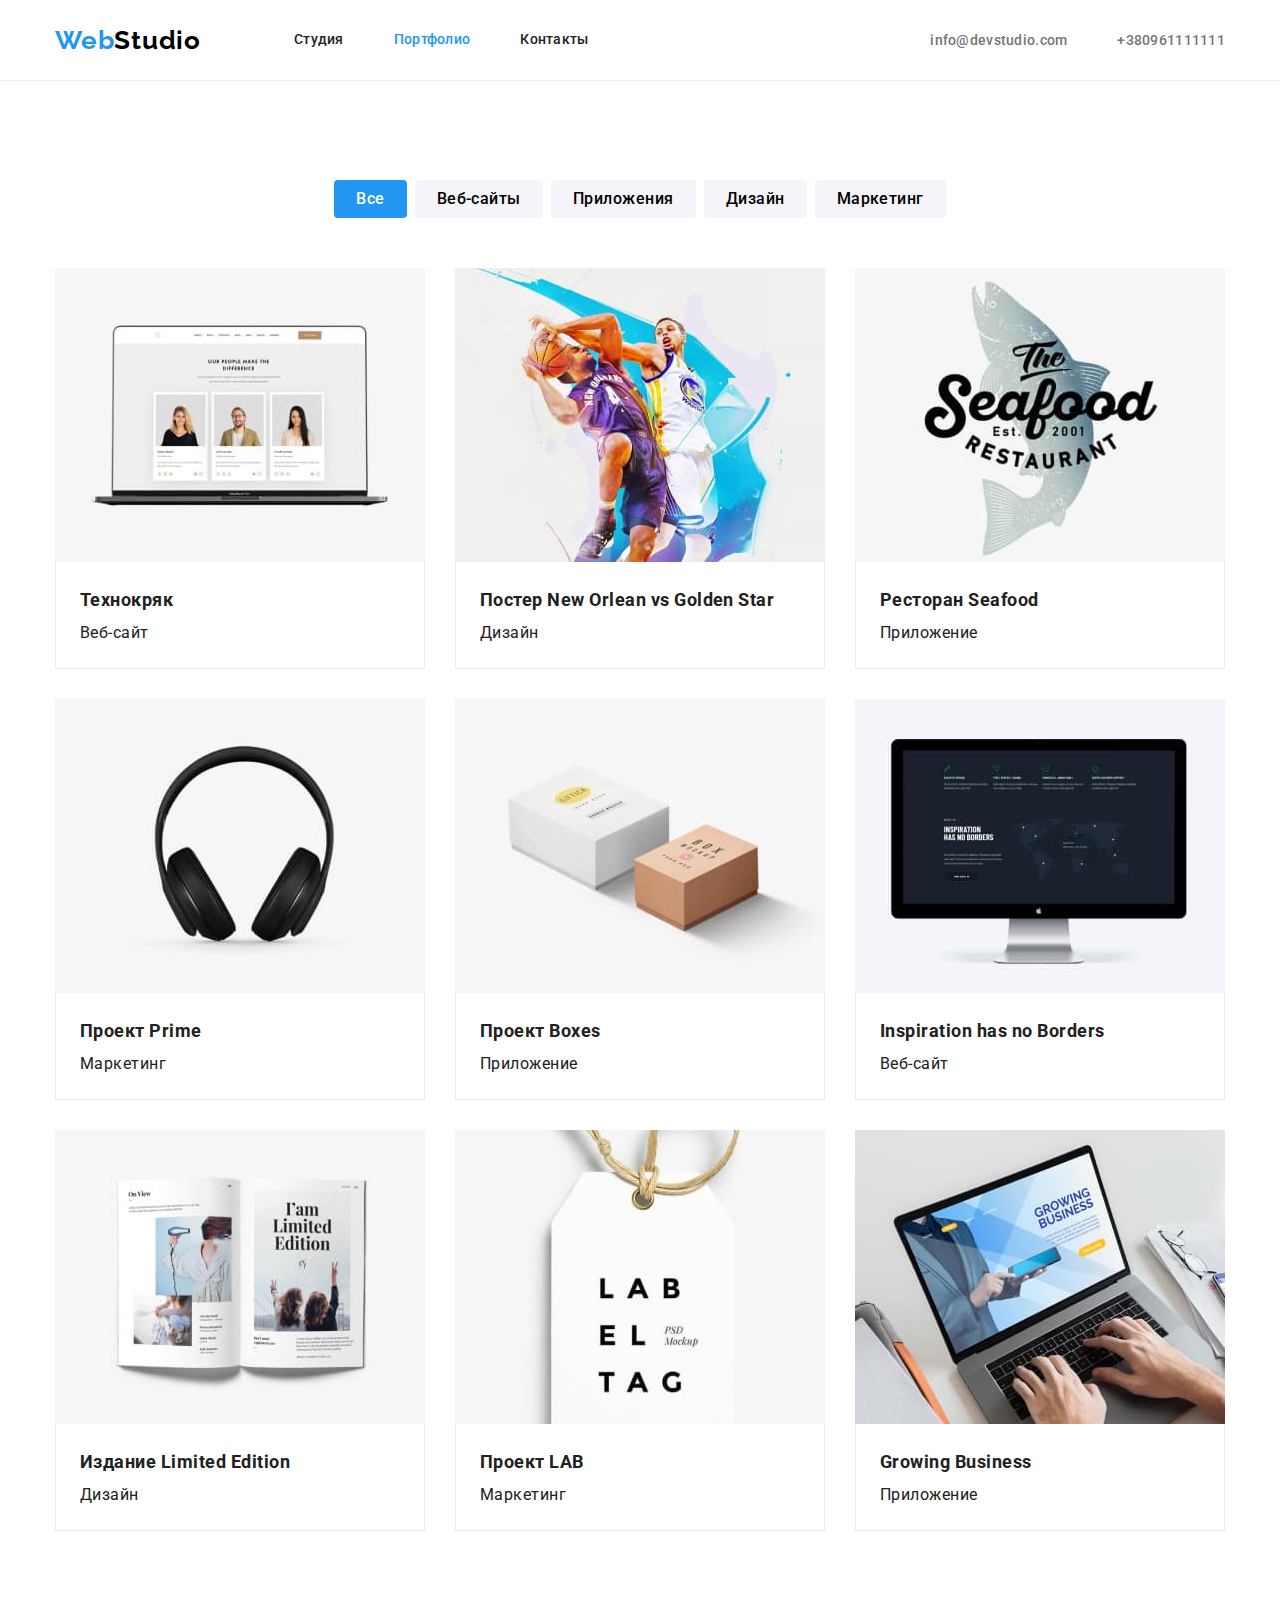
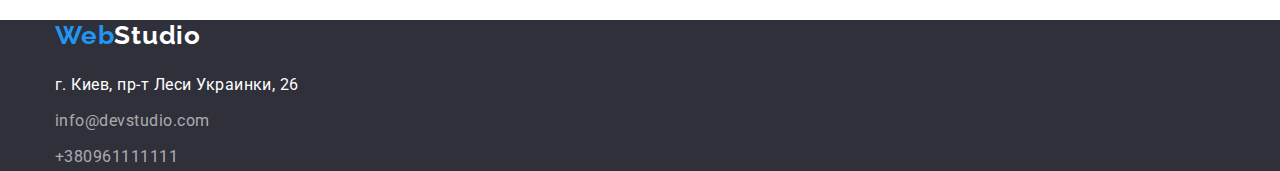
==== portfolio.html @ 72bc5ff8 "homework 1" ====
<!DOCTYPE html>
<html lang="ru">

<head>
    <meta charset="UTF-8">
    <meta http-equiv="X-UA-Compatible" content="IE=edge">
    <meta name="viewport" content="width=device-width, initial-scale=1.0">
    <link rel="preconnect" href="https://fonts.googleapis.com">
    <link rel="preconnect" href="https://fonts.gstatic.com" crossorigin>
    <link rel="preconnect" href="https://fonts.googleapis.com">
    <link rel="preconnect" href="https://fonts.gstatic.com" crossorigin>
    <title>WebStudio</title>
    <link href="https://fonts.googleapis.com/css2?family=Raleway:wght@700&family=Roboto:wght@400;500;700;900&display=swap"
        rel="stylesheet">
        <link rel="stylesheet" href="https://cdnjs.cloudflare.com/ajax/libs/modern-normalize/1.1.0/modern-normalize.min.css">
    <link rel="stylesheet" href="./css/common.css">
    <link rel="stylesheet" href="./css/style.css">
</head>

<body>
    <!--Шапка-->
    <header class="page-header">
        <div class="container main-nav">
            <nav class="navigation main-nav">
                <a class="logo link-none" href="/" lang="en">
                    <span class="logo-word">Web</span>Studio</a>
                <ul class="nav list">
                    <li class="nav-item"> <a class="name link-none" href="./index.html">Студия</a></li>
                    <li class="nav-item"> <a class="name link-none current" href="./portfolio.html">Портфолио</a></li>
                    <li class="nav-item"> <a class="name link-none" href="">Контакты</a></li>
                </ul>
            </nav>
            <ul class="contacts list">
                <li class="nav-contact"><a class="link-contact link-none" href="mailto:info@devstudio.com">info@devstudio.com</a>
                </li>
                <li class="nav-contact"><a class="link-contact link-none" href="tel:+380961111111">+380961111111</a></li>
            </ul>
        </div>
    </header>
    <main>
        <!-- Наши проекты -->
        <section>
            <div class="container examples">
            <h1 hidden>Наши проекты</h1>
            <ul class="list works">
                <li class="works-item"><button type="button" class="btn secondary">Все</button></li>
                <li class="works-item"><button type="button" class="btn primary">Веб-сайты</button></li>
                <li class="works-item"><button type="button" class="btn primary">Приложения</button></li>
                <li class="works-item"><button type="button" class="btn primary">Дизайн</button></li>
                <li class="works-item"><button type="button" class="btn primary">Маркетинг</button></li>
                </ul>
            <ul class="team list flex-container">
                    <li class="flex-item">
                        <div class="team-img">
                        <img src="./images/technocrack.jpg" alt="открытый ноутбук" width="370">
                        </div>
                        <div class="text-flex">
                        <h2 class="flex-name">Технокряк</h2>
                        <p class="flex-position">Веб-сайт</p>
                        </div>
                    </li>
                    <li class="flex-item">
                        <div class="team-img">
                        <img src="./images/poster-neworlean.jpg" alt="два баскетболиста" width="370">
                        </div>
                        <div class="text-flex">
                        <h2 class="flex-name">Постер <span lang="en">New Orlean vs Golden Star</span></h2>
                        <p class="flex-position">Дизайн</p>
                        </div>
                    </li>
                    <li class="flex-item">
                        <div class="team-img">
                        <img src="./images/seafood.jpg" alt="логотип ресторана" width="370">
                        </div>
                        <div class="text-flex">
                        <h2 class="flex-name">Ресторан <span lang="en">Seafood</span></h2>
                        <p class="flex-position">Приложение</p>
                        </div>
                    </li>
                    <li class="flex-item">
                        <div class="team-img">
                        <img src="./images/headphones.jpg" alt="наушники" width="370">
                        </div>
                        <div class="text-flex">
                        <h2 class="flex-name">Проект <span lang="en">Prime</span></h2>
                        <p class="flex-position">Маркетинг</p>
                        </div>
                    </li>
                    <li class="flex-item">
                        <div class="team-img">
                        <img src="./images/boxes.jpg" alt="два блока" width="370">
                        </div>
                        <div class="text-flex">
                        <h2 class="flex-name">Проект <span lang="en">Boxes</span></h2>
                        <p class="flex-position">Приложение</p>
                        </div>
                    </li>
                    <li class="flex-item">
                        <div class="team-img">
                        <img src="./images/monitor.jpg" alt="монитор" width="370">
                        </div>
                        <div class="text-flex">
                        <h2 class="flex-name" lang="en">Inspiration has no Borders</h2>
                        <p class="flex-position">Веб-сайт</p>
                        </div>
                    </li>
                    <li class="flex-item">
                        <div class="team-img">
                        <img src="./images/book.jpg" alt="книга" width="370">
                        </div>
                        <div class="text-flex">
                        <h2 class="flex-name">Издание <span lang="en">Limited Edition</span></h2>
                        <p class="flex-position">Дизайн</p>
                        </div>
                    </li>
                    <li class="flex-item">
                        <div class="team-img">
                        <img src="./images/label.jpg" alt="фирменная бирка" width="370">
                        </div>
                        <div class="text-flex">
                        <h2 class="flex-name">Проект <span lang="en">LAB</span></h2>
                        <p class="flex-position">Маркетинг</p>
                        </div>
                    </li>
                    <li class="flex-item">
                        <div class="team-img">
                        <img src="./images/notebook.jpg" alt="ноутбук" width="370">
                        </div>
                        <div class="text-flex">
                        <h2 class="flex-name" lang="en">Growing Business</h2>
                        <p class="flex-position">Приложение</p>
                        </div>
                    </li>
                </ul>
            </div>
        </section>

    </main>

    <!--Подвал-->
<footer class="footer">
    <div class="container">
    <a class="logo logo-footer link-none" href="/index.html" lang="en">
        <span class="logo-word">Web</span>Studio</a>
    <address class="address address-none">
        <p class="text-footer">г. Киев, пр-т Леси Украинки, 26</p>
        <ul class="address-list list">
            <li><a class="address-link link-none" href="mailto:info@devstudio.com" lang="en">info@devstudio.com</a></li>
            <li><a class="address-link link-none" href="tel:+380961111111">+380961111111</a></li>
        </ul>
    </address>
    </div>
</footer>

</body>

</html>
---- css/style.css ----
/* цвет основного текста #212121 */
/* вторичный цвет текста #757575 */
/* вторичный цвет текста rgba(255,255,255,.6) */
/* белый #ffffff */
/* акцент #2196F3 */
/* вторичный цвет фона #2F303A */
/* вторичный цвет фона #f5f4fa*/
:root {
  --primary-text-color: #212121;
  --title-text-color: #757575;
  --accent-color: #2196f3;
  --white-color: #ffffff;
  --black-color: #000000;
  --secondary-background-color: #f5f4fa;
  --secondary-bg-color: #2f303a;
}
html {
  box-sizing: border-box;
}

*,
*::after,
*::before {
  box-sizing: inherit;
}
p,
h1,
h2,
h3,
h4,
h5,
h6,
ul {
  margin: 0;
  padding: 0;
}

body {
  font-family: Roboto, serif;
  letter-spacing: 0.03em;
  color: var(--primary-text-color);
  background-color: var(--white-color);
}
.container {
  width: 1200px;
  padding-left: 15px;
  padding-right: 15px;
  margin-left: auto;
  margin-right: auto;
}
.list {
  list-style: none;
}
.link-none {
  text-decoration: none;
}
/* index.html*/
.page-header {
  border-bottom: 1px solid #ececec;
}
/* logo */
.logo {
  color: var(--black-color);
  font-family: Raleway, serif;
  font-weight: 700;
  font-size: 26px;
  line-height: 1.19;
  letter-spacing: 0.03em;
}
.logo-word {
  color: var(--accent-color);
}

/* site nav */
.main-nav {
  display: flex;
  align-items: center;
}

.nav {
  display: flex;
  margin-left: 93px;
}
.name:visited {
  color: var(--primary-text-color);
}

.nav-item:not(:last-child) {
  margin-right: 50px;
}
.name {
  display: block;
  padding-top: 32px;
  padding-bottom: 32px;

  color: var(--primary-text-color);
  font-style: normal;
  font-weight: 500;
  font-size: 14px;
  line-height: 1.14;
  letter-spacing: 0.02em;
}

.name.current {
  color: var(--accent-color);
}
.name:hover,
.name:focus {
  color: var(--accent-color);
}

/* contacts */
.contacts {
  display: flex;
  margin-left: auto;
}
.nav-contact + .nav-contact {
  margin-left: 50px;
}
.link-contact {
  padding-top: 32px;
  padding-bottom: 32px;
  color: var(--title-text-color);
  font-weight: 500;
  font-size: 14px;
  line-height: 1.14;
  letter-spacing: 0.02em;
}
.link-contact:hover,
.link-contact:focus {
  color: var(--accent-color);
}

/* hero */
.hero {
  letter-spacing: 0.06em;
  text-align: center;

  background-color: var(--secondary-bg-color);
}

.hero-title {
  margin-top: 0;
  margin-bottom: 40px;

  color: var(--white-color);
  font-weight: 900;
  font-size: 44px;
  line-height: 1.36;
  text-transform: uppercase;
}
.button {
  min-width: 200px;
  padding: 10px 32px;
  border-radius: 4px;
  color: var(--white-color);
  background-color: var(--accent-color);
  font-weight: 700;
  font-size: 16px;
  line-height: 1.87;
  cursor: pointer;
}
/* section */
.section {
  padding-top: 94px;
  padding-bottom: 94px;
}
.section.nopadding {
  padding-top: 0;
}

.section-title {
  margin-top: 0;
  margin-bottom: 50px;
  font-weight: 700;
  font-size: 36px;
  line-height: 1.16;
  text-align: center;
}

/* features */
.features {
  display: flex;
}
/*
.features .item + .item {
  margin-left: 30px;
}*/
.features-item {
  width: calc((100% - 90px) / 4);
}
.features-item:not(:last-child) {
  margin-right: 30px;
}
.features-title {
  margin-top: 0;
  margin-bottom: 10px;
  font-weight: 700;
  font-size: 14px;
  line-height: 1.14;
  text-transform: uppercase;
}
.text {
  margin-top: 0;
  margin-bottom: 0;
  color: var(--title-text-color);
  font-size: 14px;
  line-height: 1.71;
}
/* what we do*/
.whatwedo-list {
  display: flex;
}
.whatwedo-item {
  width: calc((100% - 60px) / 3);
}

.whatwedo-item:not(:last-child) {
  margin-right: 30px;
}

/* team */
.flex-team {
  display: flex;
}
.team-section {
  background-color: var(--secondary-background-color);
}
.team-img {
  font-size: 0;
}
.team-item {
  font-size: 0;
  width: calc((100% - 90px) / 4);
}
.team-item:not(:last-child) {
  margin-right: 30px;
}

.team-name {
  padding-top: 30px;
  padding-bottom: 10px;
  font-weight: 500;
  font-size: 16px;
  line-height: 1.18;
}
.team-position {
  padding-bottom: 30px;
  color: var(--title-text-color);
  font-size: 16px;
  line-height: 1.18;
}
.team-block {
  display: block;
  background-color: var(--white-color);
  text-align: center;
}

/* portfolio.html */
.btn {
  display: inline-block;
  border-radius: 4px;
  padding: 6px 22px;
  font-family: inherit;
  font-weight: 500;
  font-size: 16px;
  line-height: 1.62;
  letter-spacing: inherit;
  cursor: pointer;
}

.btn.primary {
  background-color: var(--secondary-background-color);
  border: none;
}

.btn.primary:hover,
.btn.primary:focus {
  color: var(--white-color);
  background-color: var(--accent-color);
  border: none;
}
.btn.secondary {
  color: var(--white-color);
  background-color: var(--accent-color);
  border: none;
}

.flex-container {
  display: flex;
  flex-wrap: wrap;
  margin: -15px;
}
.flex-item {
  /*width: calc((100% - 60px) / 3);*/
  width: 370px;
  margin: 15px;
}
.text-flex {
  padding: 20px 24px;
  border-bottom: 1px solid #ececec;
  border-right: 1px solid #ececec;
  border-left: 1px solid #ececec;
}

/* margin-right: 30px;
  margin-bottom: 30p
.flex-container .item:nth-child(3n) {
  margin-right: 0;
}

.flex-container .item:nth-last-child(-n + 3) {
  margin-bottom: 0;
}
.flex-container .item:not(:nth-child(3n)) {
  margin-right: 30px;
}
.flex-container .item:not(:nth-last-child(-n + 3)) {
  margin-bottom: 30px;
}*/

.flex-name {
  font-weight: 700;
  font-size: 18px;
  line-height: 2;
}
.flex-position {
  font-size: 16px;
  line-height: 1.87;
}
.container.examples {
  margin-top: 99px;
  margin-bottom: 89px;
}
.works {
  display: flex;
  justify-content: center;
  margin-bottom: 50px;
}
.works-item:not(:last-child) {
  margin-right: 8px;
}
/* footer */

.footer {
  background-color: var(--secondary-bg-color);
}
.address-none {
  font-style: normal;
  margin-top: 20px;
}
.address-link {
  color: rgba(255, 255, 255, 0.6);
  font-style: normal;
  line-height: 1.71;
}
.address-link {
  display: block;
  margin-top: 9px;
}
.address-link:hover,
.address-link:focus {
  color: var(--accent-color);
}
.logo-footer {
  color: var(--white-color);
}
.text-footer {
  color: var(--white-color);
  font-weight: 400;
  letter-spacing: 0.03em;
  line-height: 1.71;
}
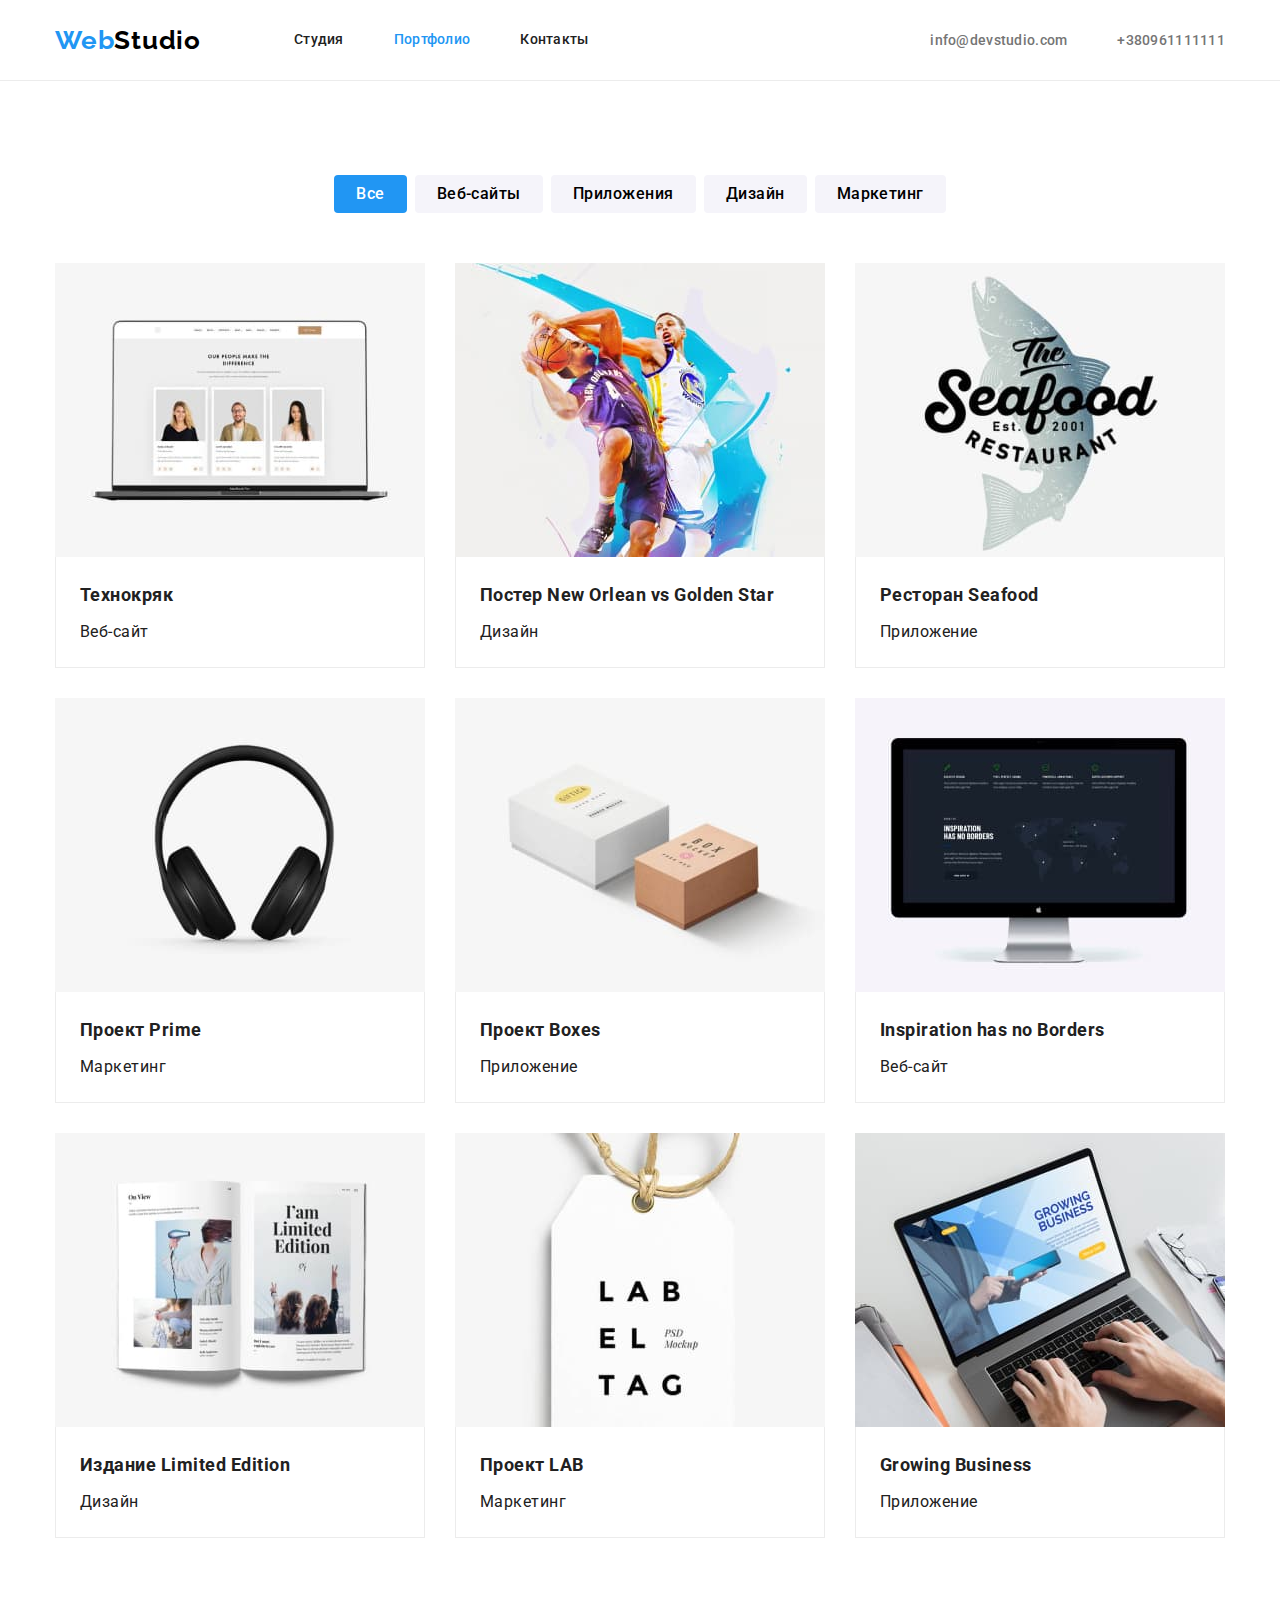
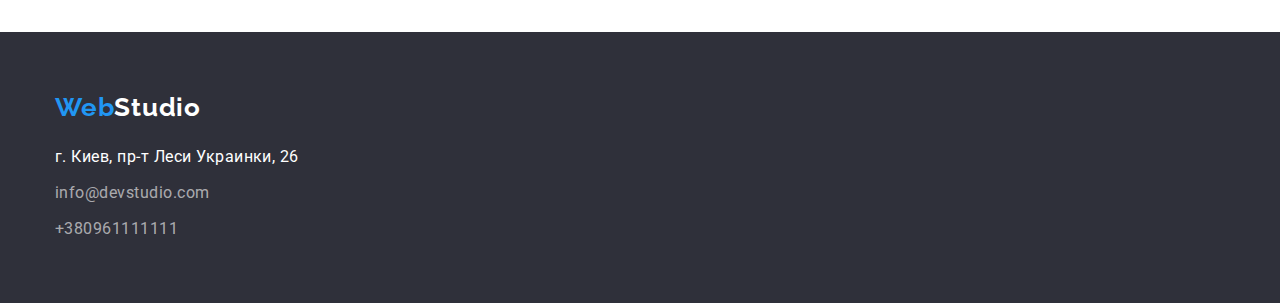
==== commit 3a6c1903: "homework 3(fixed)" ====
--- a/portfolio.html
+++ b/portfolio.html
@@ -39,8 +39,8 @@
     </header>
     <main>
         <!-- Наши проекты -->
-        <section>
-            <div class="container examples">
+        <section class="section">
+            <div class="container">
             <h1 hidden>Наши проекты</h1>
             <ul class="list works">
                 <li class="works-item"><button type="button" class="btn secondary">Все</button></li>
@@ -51,81 +51,63 @@
                 </ul>
             <ul class="team list flex-container">
                     <li class="flex-item">
-                        <div class="team-img">
-                        <img src="./images/technocrack.jpg" alt="открытый ноутбук" width="370">
-                        </div>
+                        <img src="./images/technocrack.jpg" alt="открытый ноутбук" width="370">           
                         <div class="text-flex">
                         <h2 class="flex-name">Технокряк</h2>
                         <p class="flex-position">Веб-сайт</p>
                         </div>
                     </li>
-                    <li class="flex-item">
-                        <div class="team-img">
-                        <img src="./images/poster-neworlean.jpg" alt="два баскетболиста" width="370">
-                        </div>
+                    <li class="flex-item">        
+                        <img src="./images/poster-neworlean.jpg" alt="два баскетболиста" width="370">                        
                         <div class="text-flex">
                         <h2 class="flex-name">Постер <span lang="en">New Orlean vs Golden Star</span></h2>
                         <p class="flex-position">Дизайн</p>
                         </div>
                     </li>
-                    <li class="flex-item">
-                        <div class="team-img">
-                        <img src="./images/seafood.jpg" alt="логотип ресторана" width="370">
-                        </div>
+                    <li class="flex-item">  
+                        <img src="./images/seafood.jpg" alt="логотип ресторана" width="370">                        
                         <div class="text-flex">
                         <h2 class="flex-name">Ресторан <span lang="en">Seafood</span></h2>
                         <p class="flex-position">Приложение</p>
                         </div>
                     </li>
-                    <li class="flex-item">
-                        <div class="team-img">
-                        <img src="./images/headphones.jpg" alt="наушники" width="370">
-                        </div>
+                    <li class="flex-item">            
+                        <img src="./images/headphones.jpg" alt="наушники" width="370">                       
                         <div class="text-flex">
                         <h2 class="flex-name">Проект <span lang="en">Prime</span></h2>
                         <p class="flex-position">Маркетинг</p>
                         </div>
                     </li>
-                    <li class="flex-item">
-                        <div class="team-img">
-                        <img src="./images/boxes.jpg" alt="два блока" width="370">
-                        </div>
+                    <li class="flex-item">                    
+                        <img src="./images/boxes.jpg" alt="два блока" width="370">                    
                         <div class="text-flex">
                         <h2 class="flex-name">Проект <span lang="en">Boxes</span></h2>
                         <p class="flex-position">Приложение</p>
                         </div>
                     </li>
-                    <li class="flex-item">
-                        <div class="team-img">
-                        <img src="./images/monitor.jpg" alt="монитор" width="370">
-                        </div>
+                    <li class="flex-item">   
+                        <img src="./images/monitor.jpg" alt="монитор" width="370">  
                         <div class="text-flex">
                         <h2 class="flex-name" lang="en">Inspiration has no Borders</h2>
                         <p class="flex-position">Веб-сайт</p>
                         </div>
                     </li>
-                    <li class="flex-item">
-                        <div class="team-img">
-                        <img src="./images/book.jpg" alt="книга" width="370">
-                        </div>
+                    <li class="flex-item">  
+                        <img src="./images/book.jpg" alt="книга" width="370">  
                         <div class="text-flex">
                         <h2 class="flex-name">Издание <span lang="en">Limited Edition</span></h2>
                         <p class="flex-position">Дизайн</p>
                         </div>
                     </li>
-                    <li class="flex-item">
-                        <div class="team-img">
+                    <li class="flex-item"> 
                         <img src="./images/label.jpg" alt="фирменная бирка" width="370">
-                        </div>
                         <div class="text-flex">
                         <h2 class="flex-name">Проект <span lang="en">LAB</span></h2>
                         <p class="flex-position">Маркетинг</p>
                         </div>
                     </li>
                     <li class="flex-item">
-                        <div class="team-img">
                         <img src="./images/notebook.jpg" alt="ноутбук" width="370">
-                        </div>
                         <div class="text-flex">
                         <h2 class="flex-name" lang="en">Growing Business</h2>
                         <p class="flex-position">Приложение</p>
--- a/css/style.css
+++ b/css/style.css
@@ -34,9 +34,14 @@
   margin: 0;
   padding: 0;
 }
+img {
+  display: block;
+  max-width: 100%;
+  height: auto;
+}
 
 body {
-  font-family: Roboto, serif;
+  font-family: Roboto, sans-serif;
   letter-spacing: 0.03em;
   color: var(--primary-text-color);
   background-color: var(--white-color);
@@ -60,8 +65,10 @@
 }
 /* logo */
 .logo {
+  padding-top: 24px;
+  padding-bottom: 24px;
   color: var(--black-color);
-  font-family: Raleway, serif;
+  font-family: Raleway, sans-serif;
   font-weight: 700;
   font-size: 26px;
   line-height: 1.19;
@@ -133,16 +140,16 @@
 
 /* hero */
 .hero {
+  padding-top: 184px;
+  padding-bottom: 216px;
   letter-spacing: 0.06em;
   text-align: center;
-
   background-color: var(--secondary-bg-color);
 }
 
 .hero-title {
   margin-top: 0;
-  margin-bottom: 40px;
-
+  margin-bottom: 90px;
   color: var(--white-color);
   font-weight: 900;
   font-size: 44px;
@@ -152,6 +159,7 @@
 .button {
   min-width: 200px;
   padding: 10px 32px;
+  border: none;
   border-radius: 4px;
   color: var(--white-color);
   background-color: var(--accent-color);
@@ -226,11 +234,8 @@
 .team-section {
   background-color: var(--secondary-background-color);
 }
-.team-img {
-  font-size: 0;
-}
+
 .team-item {
-  font-size: 0;
   width: calc((100% - 90px) / 4);
 }
 .team-item:not(:last-child) {
@@ -238,20 +243,20 @@
 }
 
 .team-name {
-  padding-top: 30px;
-  padding-bottom: 10px;
+  margin-bottom: 10px;
   font-weight: 500;
   font-size: 16px;
   line-height: 1.18;
 }
 .team-position {
-  padding-bottom: 30px;
   color: var(--title-text-color);
   font-size: 16px;
   line-height: 1.18;
 }
 .team-block {
   display: block;
+  padding-top: 30px;
+  padding-bottom: 30px;
   background-color: var(--white-color);
   text-align: center;
 }
@@ -317,9 +322,10 @@
 }
 .flex-container .item:not(:nth-last-child(-n + 3)) {
   margin-bottom: 30px;
-}*/
+} */
 
 .flex-name {
+  margin-bottom: 4px;
   font-weight: 700;
   font-size: 18px;
   line-height: 2;
@@ -328,10 +334,7 @@
   font-size: 16px;
   line-height: 1.87;
 }
-.container.examples {
-  margin-top: 99px;
-  margin-bottom: 89px;
-}
+
 .works {
   display: flex;
   justify-content: center;
@@ -344,6 +347,8 @@
 
 .footer {
   background-color: var(--secondary-bg-color);
+  padding-bottom: 60px;
+  padding-top: 60px;
 }
 .address-none {
   font-style: normal;
